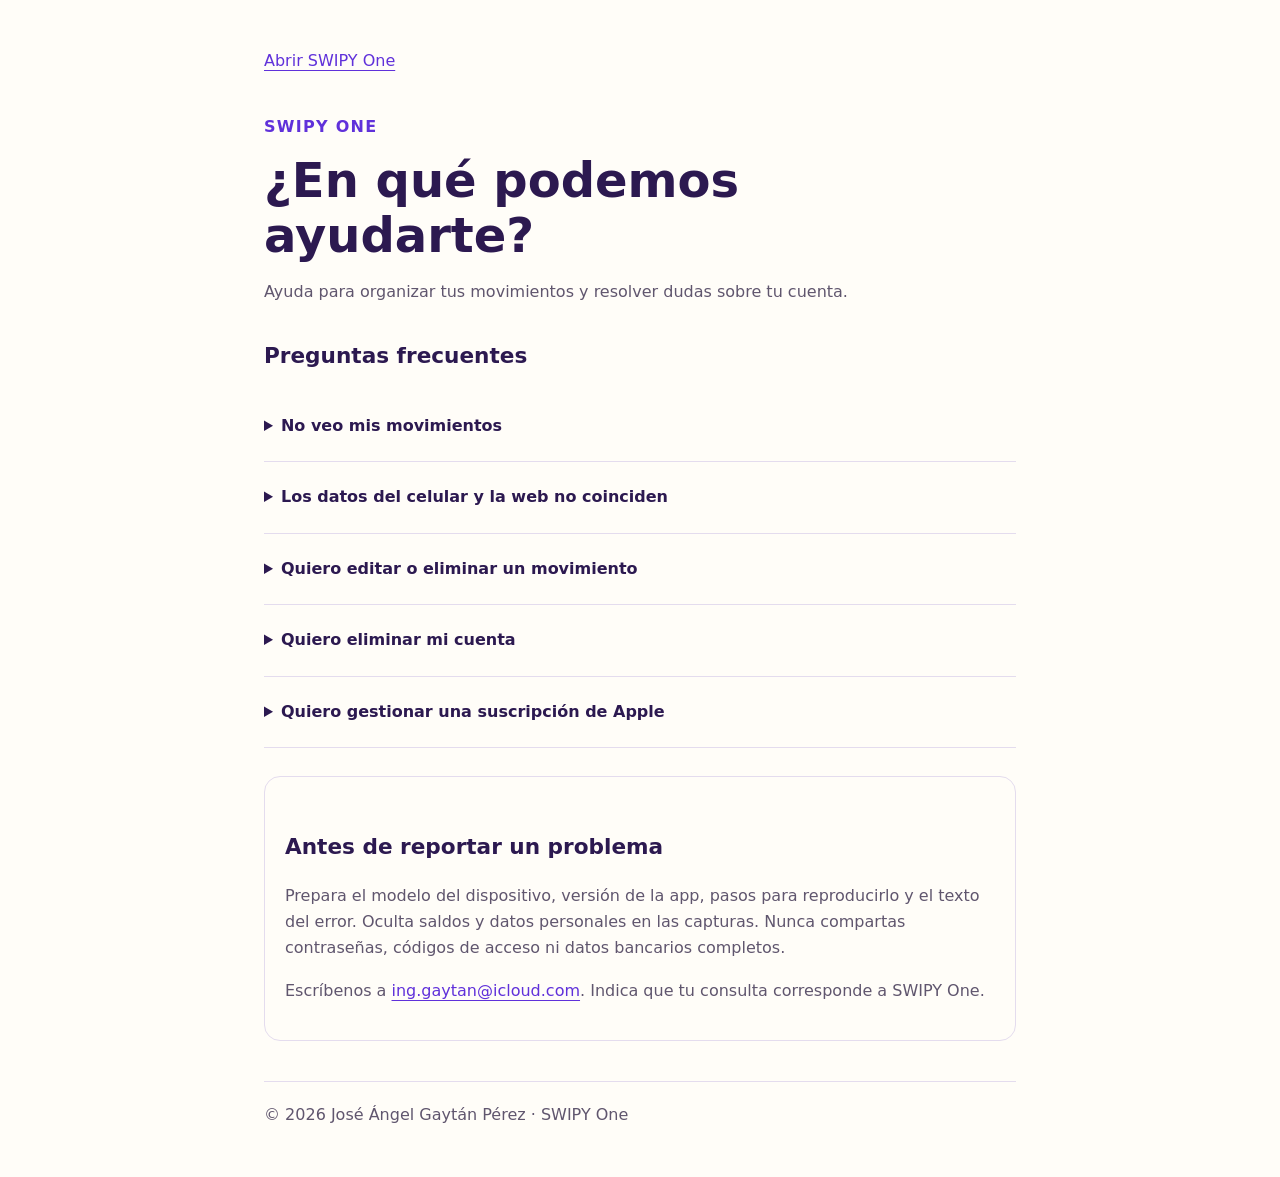
==== soporte-one.html @ e28d5ad6 "Add SWIPY One support page and landing links" ====
<!doctype html>
<html lang="es-MX">
<head>
  <meta charset="utf-8">
  <meta name="viewport" content="width=device-width, initial-scale=1">
  <meta name="description" content="Ayuda para movimientos, sincronización y eliminación de cuenta en SWIPY One.">
  <title>Soporte · SWIPY One</title>
  <style>
    :root { color-scheme: light; --ink:#2c1950; --muted:#60566e; --accent:#6031da; --paper:#fffdf8; --border:#e4dcee; }
    * { box-sizing:border-box; }
    body { margin:0; background:var(--paper); color:var(--ink); font:16px/1.65 system-ui,sans-serif; }
    main { max-width:800px; margin:auto; padding:48px 24px; }
    nav { margin-bottom:40px; } a { color:var(--accent); text-underline-offset:4px; }
    a:focus-visible,summary:focus-visible { outline:3px solid var(--accent); outline-offset:5px; }
    h1 { font-size:clamp(2rem,6vw,3rem); line-height:1.15; margin:12px 0; }
    h2 { font-size:1.35rem; margin-top:32px; } p { color:var(--muted); }
    .label { color:var(--accent); font-weight:700; letter-spacing:.08em; }
    details { border-bottom:1px solid var(--border); padding:12px 0; }
    summary { min-height:44px; padding:10px 0; cursor:pointer; font-weight:650; }
    .notice { border:1px solid var(--border); border-radius:16px; padding:20px; margin-top:28px; }
    footer { border-top:1px solid var(--border); margin-top:40px; padding-top:20px; color:var(--muted); }
  </style>
</head>
<body>
  <main>
    <nav aria-label="Navegación"><a href="./index.html#one">Abrir SWIPY One</a></nav>
    <header><span class="label">SWIPY ONE</span><h1>¿En qué podemos ayudarte?</h1><p>Ayuda para organizar tus movimientos y resolver dudas sobre tu cuenta.</p></header>
    <h2>Preguntas frecuentes</h2>
    <details><summary>No veo mis movimientos</summary><p>Comprueba el periodo seleccionado y los filtros de ingresos, gastos y categorías. Confirma también que iniciaste sesión con la misma cuenta que usaste para registrar los movimientos.</p></details>
    <details><summary>Los datos del celular y la web no coinciden</summary><p>Comprueba tu conexión y que ambas sesiones correspondan a la misma cuenta. Consulta el estado en Más → Nube y Atajos de iPhone. Si aparece un error, conserva el mensaje para reportarlo. No elimines ni reinstales la app antes de comprobar que tus registros están respaldados.</p></details>
    <details><summary>Quiero editar o eliminar un movimiento</summary><p>Abre Movimientos y selecciona el registro. En celular puedes abrir directamente su edición. Antes de confirmar una eliminación, comprueba que se trata del movimiento correcto.</p></details>
    <details><summary>Quiero eliminar mi cuenta</summary><p>Entra a Más → Nube y Atajos de iPhone y busca Eliminar cuenta. Lee la advertencia antes de confirmar: la eliminación de la cuenta y sus datos es permanente. Si compartes un hogar, consulta el alcance que indica la confirmación.</p></details>
    <details><summary>Quiero gestionar una suscripción de Apple</summary><p>Abre Configuración en tu dispositivo, toca tu nombre y entra a Suscripciones. Eliminar una cuenta en SWIPY One no cancela por sí solo una suscripción contratada con Apple.</p></details>
    <section class="notice" aria-labelledby="report"><h2 id="report">Antes de reportar un problema</h2><p>Prepara el modelo del dispositivo, versión de la app, pasos para reproducirlo y el texto del error. Oculta saldos y datos personales en las capturas. Nunca compartas contraseñas, códigos de acceso ni datos bancarios completos.</p><p>Escríbenos a <a href="mailto:ing.gaytan@icloud.com?subject=Soporte%20SWIPY%20One">ing.gaytan@icloud.com</a>. Indica que tu consulta corresponde a SWIPY One.</p></section>
    <footer>© 2026 José Ángel Gaytán Pérez · SWIPY One</footer>
  </main>
</body>
</html>
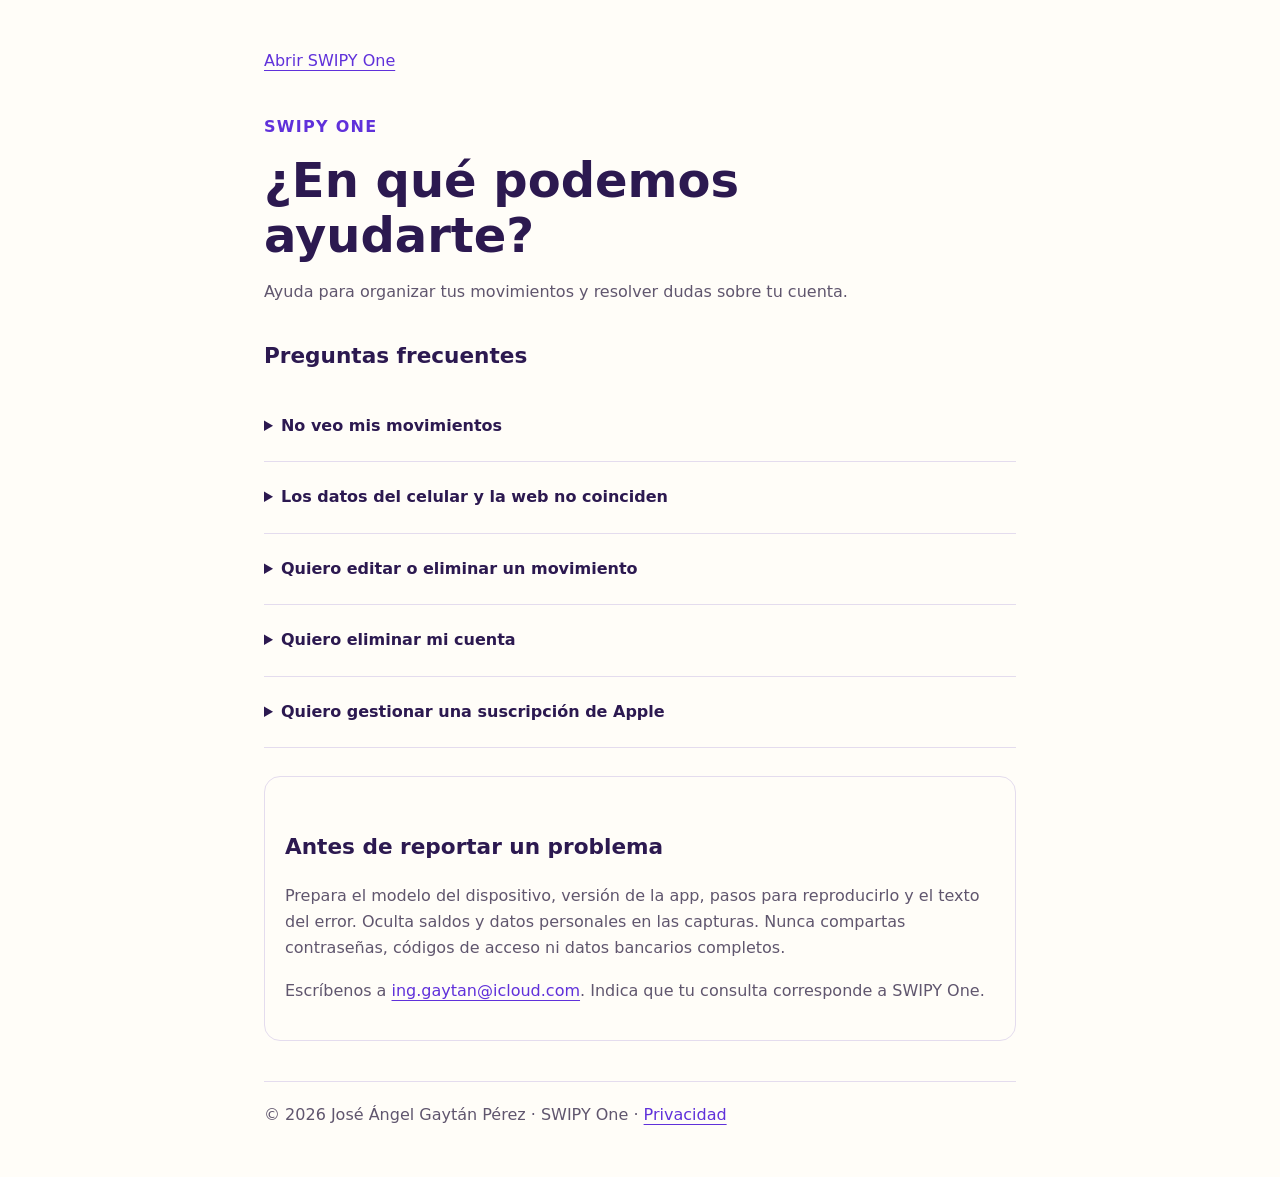
==== commit ecf1baaf: "Publish SWIPY One privacy notice and support link" ====
--- a/soporte-one.html
+++ b/soporte-one.html
@@ -32,7 +32,7 @@
     <details><summary>Quiero eliminar mi cuenta</summary><p>Entra a Más → Nube y Atajos de iPhone y busca Eliminar cuenta. Lee la advertencia antes de confirmar: la eliminación de la cuenta y sus datos es permanente. Si compartes un hogar, consulta el alcance que indica la confirmación.</p></details>
     <details><summary>Quiero gestionar una suscripción de Apple</summary><p>Abre Configuración en tu dispositivo, toca tu nombre y entra a Suscripciones. Eliminar una cuenta en SWIPY One no cancela por sí solo una suscripción contratada con Apple.</p></details>
     <section class="notice" aria-labelledby="report"><h2 id="report">Antes de reportar un problema</h2><p>Prepara el modelo del dispositivo, versión de la app, pasos para reproducirlo y el texto del error. Oculta saldos y datos personales en las capturas. Nunca compartas contraseñas, códigos de acceso ni datos bancarios completos.</p><p>Escríbenos a <a href="mailto:ing.gaytan@icloud.com?subject=Soporte%20SWIPY%20One">ing.gaytan@icloud.com</a>. Indica que tu consulta corresponde a SWIPY One.</p></section>
-    <footer>© 2026 José Ángel Gaytán Pérez · SWIPY One</footer>
+    <footer>© 2026 José Ángel Gaytán Pérez · SWIPY One · <a href="privacidad-one.html">Privacidad</a></footer>
   </main>
 </body>
 </html>
